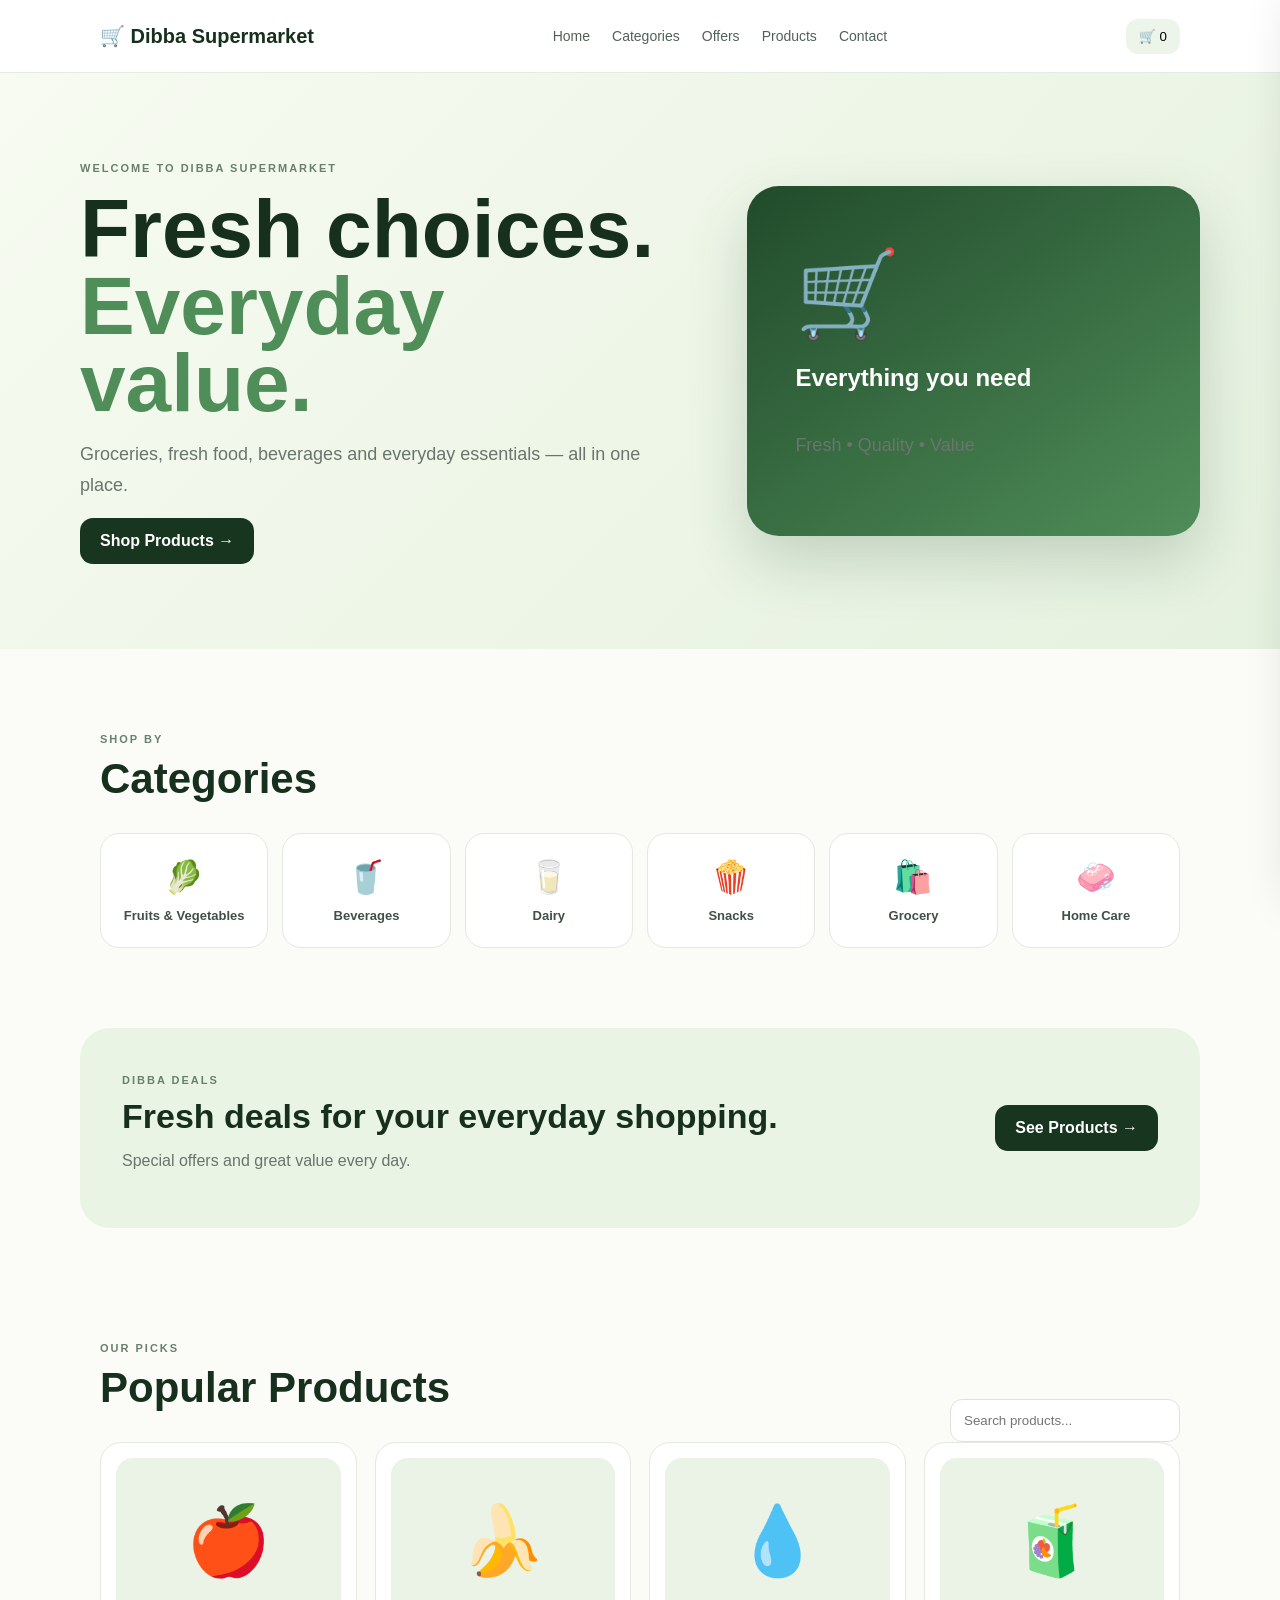
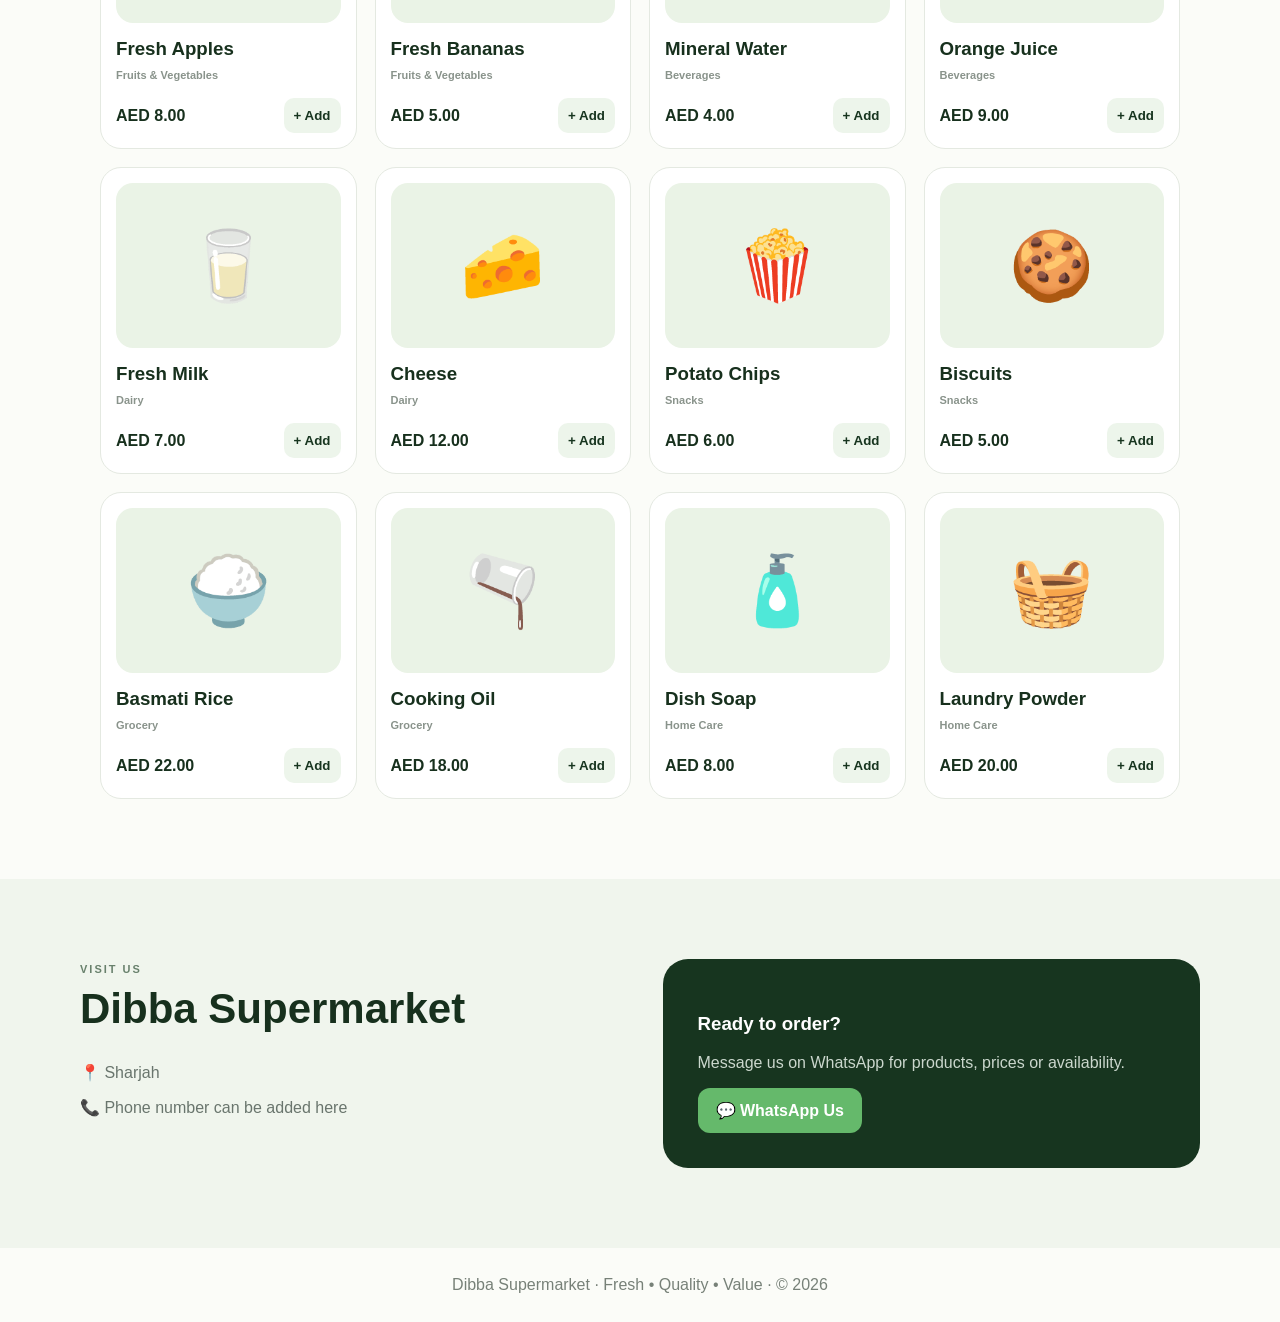
==== index.html @ cf80abe0 "Add files via upload" ====
<!doctype html><html><head><meta charset="utf-8"><meta name="viewport" content="width=device-width,initial-scale=1"><title>Dibba Supermarket</title><link rel="stylesheet" href="style.css"></head><body><header><div class="nav"><b>🛒 Dibba Supermarket</b><nav><a href="#home">Home</a><a href="#categories">Categories</a><a href="#offers">Offers</a><a href="#products">Products</a><a href="#contact">Contact</a></nav><button onclick="toggleCart()">🛒 <span id="count">0</span></button></div></header><section id="home" class="hero"><div><small>WELCOME TO DIBBA SUPERMARKET</small><h1>Fresh choices.<br><em>Everyday value.</em></h1><p>Groceries, fresh food, beverages and everyday essentials — all in one place.</p><a class="btn" href="#products">Shop Products →</a></div><div class="heroCard"><div>🛒</div><h2>Everything you need</h2><p>Fresh • Quality • Value</p></div></section><section id="categories" class="section"><small>SHOP BY</small><h2>Categories</h2><div class="cats"><button onclick="filter('Fruits & Vegetables')">🥬<b>Fruits & Vegetables</b></button><button onclick="filter('Beverages')">🥤<b>Beverages</b></button><button onclick="filter('Dairy')">🥛<b>Dairy</b></button><button onclick="filter('Snacks')">🍿<b>Snacks</b></button><button onclick="filter('Grocery')">🛍️<b>Grocery</b></button><button onclick="filter('Home Care')">🧼<b>Home Care</b></button></div></section><section id="offers" class="offer"><div><small>DIBBA DEALS</small><h2>Fresh deals for your everyday shopping.</h2><p>Special offers and great value every day.</p></div><a class="btn" href="#products">See Products →</a></section><section id="products" class="section"><div class="head"><div><small>OUR PICKS</small><h2>Popular Products</h2></div><input id="search" oninput="render()" placeholder="Search products..."></div><div id="grid" class="grid"></div></section><section id="contact" class="contact"><div><small>VISIT US</small><h2>Dibba Supermarket</h2><p>📍 Sharjah</p><p>📞 Phone number can be added here</p></div><div class="box"><h3>Ready to order?</h3><p>Message us on WhatsApp for products, prices or availability.</p><a class="wa" href="https://wa.me/971566467369">💬 WhatsApp Us</a></div></section><footer>Dibba Supermarket · Fresh • Quality • Value · © 2026</footer><div id="shade" onclick="toggleCart()"></div><aside id="cart"><button class="close" onclick="toggleCart()">✕</button><h2>Your Cart</h2><div id="items"></div><h3>Total: AED <span id="total">0.00</span></h3><button class="btn full" onclick="order()">Order on WhatsApp</button></aside><script src="script.js"></script></body></html>
---- style.css ----
*{box-sizing:border-box}html{scroll-behavior:smooth}body{margin:0;font-family:Arial,sans-serif;color:#17301d;background:#fbfcf8}header{position:sticky;top:0;z-index:10;background:#ffffffed;border-bottom:1px solid #e5ebe2}.nav{max-width:1120px;margin:auto;height:72px;padding:0 20px;display:flex;align-items:center;justify-content:space-between}.nav b{font-size:20px}.nav b::first-letter{color:#4f8d59}.nav nav{display:flex;gap:22px}.nav nav a{color:#526157;text-decoration:none;font-size:14px}.nav button{border:0;background:#edf5eb;padding:10px 13px;border-radius:12px}.hero{padding:85px max(5%,calc((100% - 1120px)/2));display:grid;grid-template-columns:1.15fr .85fr;gap:55px;align-items:center;background:linear-gradient(135deg,#f7fbf1,#e5f1df)}small{letter-spacing:2px;font-size:11px;font-weight:800;color:#68806c}.hero h1{font-size:clamp(48px,7vw,82px);line-height:.94;margin:14px 0}.hero em{font-style:normal;color:#4f8d59}.hero p{font-size:18px;line-height:1.7;color:#69756d;max-width:570px}.btn{display:inline-block;background:#17351f;color:#fff;text-decoration:none;border:0;border-radius:13px;padding:14px 20px;font-weight:700;cursor:pointer}.heroCard{background:linear-gradient(145deg,#214b2b,#4f8d59);color:#fff;border-radius:32px;padding:48px;min-height:350px;display:flex;flex-direction:column;justify-content:center;box-shadow:0 25px 60px #214b2b33}.heroCard div{font-size:85px}.section{max-width:1120px;margin:auto;padding:80px 20px}.section h2,.contact h2{font-size:42px;margin:8px 0 30px}.cats{display:grid;grid-template-columns:repeat(6,1fr);gap:14px}.cats button{border:1px solid #e2e9df;background:#fff;border-radius:19px;padding:24px 8px;display:grid;gap:12px;place-items:center;font-size:32px;cursor:pointer}.cats b{font-size:13px;color:#405044}.offer{max-width:1120px;margin:0 auto 30px;padding:42px;background:#eaf4e5;border-radius:30px;display:flex;justify-content:space-between;align-items:center;gap:20px}.offer h2{font-size:34px;margin:9px 0}.offer p{color:#68746c}.head{display:flex;justify-content:space-between;align-items:end}.head input{width:230px;padding:13px;border:1px solid #dde5da;border-radius:12px;outline:none}.grid{display:grid;grid-template-columns:repeat(4,1fr);gap:18px}.card{background:#fff;border:1px solid #e4e9e1;border-radius:21px;padding:15px}.pic{height:165px;border-radius:17px;background:#eaf3e6;display:grid;place-items:center;font-size:68px}.card h3{margin:15px 0 5px}.card small{letter-spacing:0;color:#89938b}.bottom{display:flex;justify-content:space-between;align-items:center;margin-top:15px}.add{border:0;background:#edf5eb;color:#17351f;padding:10px;border-radius:10px;font-weight:bold;cursor:pointer}.contact{background:#f0f5ed;padding:80px max(5%,calc((100% - 1120px)/2));display:grid;grid-template-columns:1fr 1fr;gap:45px}.contact p{color:#69756d}.box{background:#17351f;color:#fff;border-radius:25px;padding:35px}.box p{color:#cbd7cd}.wa{display:inline-block;background:#65b96b;color:#fff;text-decoration:none;padding:13px 18px;border-radius:12px;font-weight:bold}footer{text-align:center;padding:28px;color:#778178}#cart{position:fixed;z-index:30;right:-420px;top:0;width:min(390px,92%);height:100vh;background:#fff;padding:25px;box-shadow:-18px 0 45px #0002;transition:.3s}#cart.open{right:0}.close{float:right;border:0;background:#eef1ed;padding:9px;border-radius:9px}.item{padding:13px 0;border-bottom:1px solid #eee;display:flex;justify-content:space-between}.full{width:100%}#shade{display:none;position:fixed;z-index:20;inset:0;background:#0005}#shade.show{display:block}@media(max-width:850px){.nav nav{display:none}.hero,.contact{grid-template-columns:1fr}.cats{grid-template-columns:repeat(3,1fr)}.grid{grid-template-columns:repeat(2,1fr)}}@media(max-width:500px){.cats{grid-template-columns:repeat(2,1fr)}.grid{grid-template-columns:1fr}.offer,.head{display:block}.offer .btn{margin-top:15px}.hero{padding-top:55px}.heroCard{min-height:260px}}
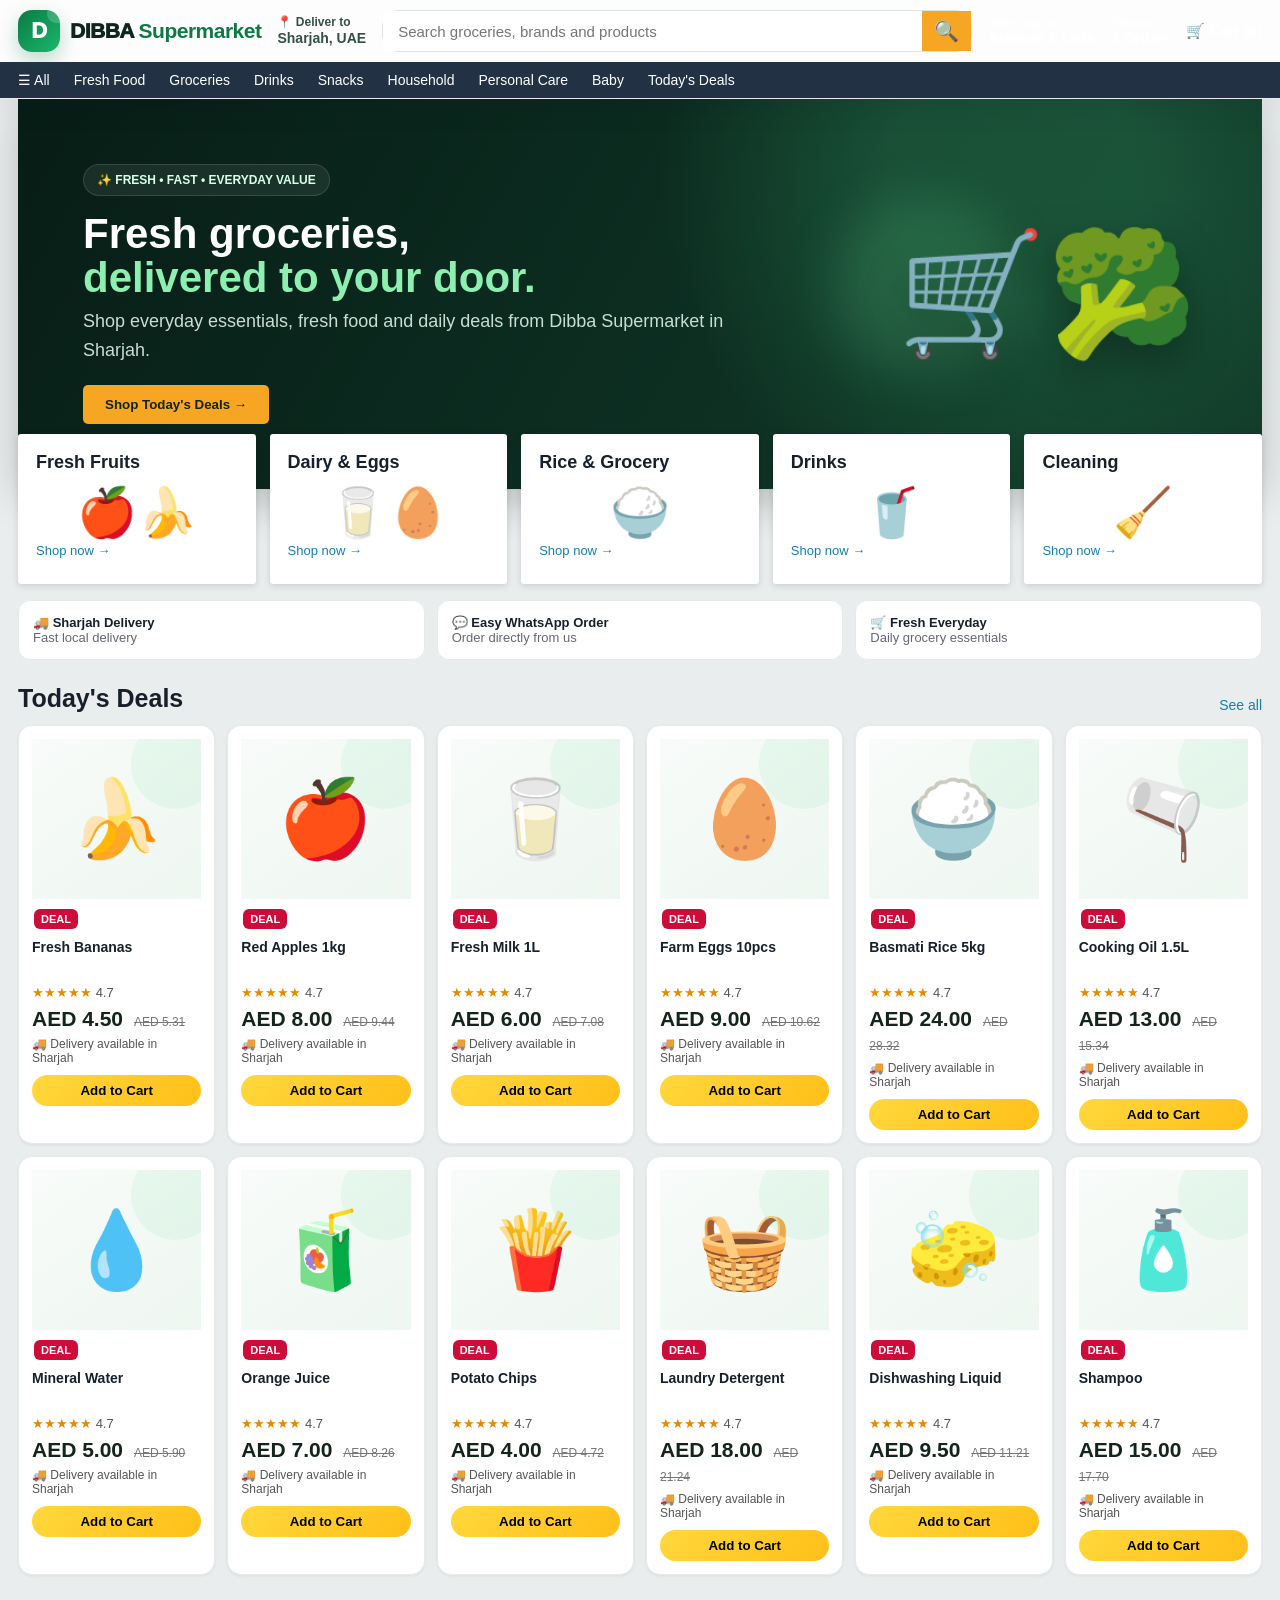
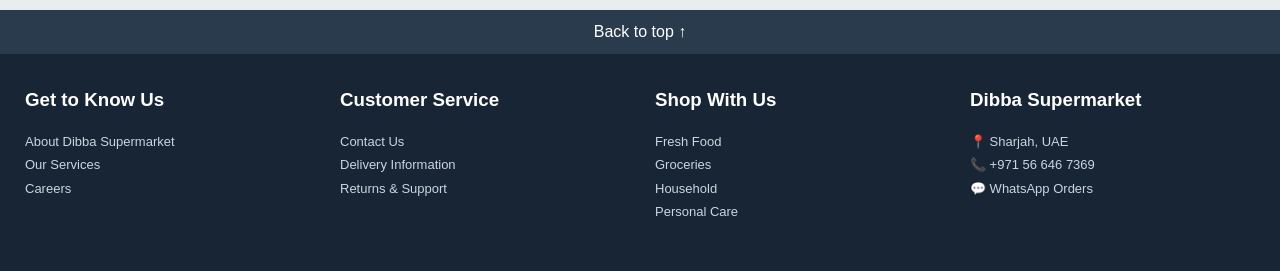
==== commit d5a152ce: "Rename Dibba_Supermarket_Premium_Navbar.html to index.html" ====
--- a/index.html
+++ b/index.html
@@ -1 +1,198 @@
-<!doctype html><html><head><meta charset="utf-8"><meta name="viewport" content="width=device-width,initial-scale=1"><title>Dibba Supermarket</title><link rel="stylesheet" href="style.css"></head><body><header><div class="nav"><b>🛒 Dibba Supermarket</b><nav><a href="#home">Home</a><a href="#categories">Categories</a><a href="#offers">Offers</a><a href="#products">Products</a><a href="#contact">Contact</a></nav><button onclick="toggleCart()">🛒 <span id="count">0</span></button></div></header><section id="home" class="hero"><div><small>WELCOME TO DIBBA SUPERMARKET</small><h1>Fresh choices.<br><em>Everyday value.</em></h1><p>Groceries, fresh food, beverages and everyday essentials — all in one place.</p><a class="btn" href="#products">Shop Products →</a></div><div class="heroCard"><div>🛒</div><h2>Everything you need</h2><p>Fresh • Quality • Value</p></div></section><section id="categories" class="section"><small>SHOP BY</small><h2>Categories</h2><div class="cats"><button onclick="filter('Fruits & Vegetables')">🥬<b>Fruits & Vegetables</b></button><button onclick="filter('Beverages')">🥤<b>Beverages</b></button><button onclick="filter('Dairy')">🥛<b>Dairy</b></button><button onclick="filter('Snacks')">🍿<b>Snacks</b></button><button onclick="filter('Grocery')">🛍️<b>Grocery</b></button><button onclick="filter('Home Care')">🧼<b>Home Care</b></button></div></section><section id="offers" class="offer"><div><small>DIBBA DEALS</small><h2>Fresh deals for your everyday shopping.</h2><p>Special offers and great value every day.</p></div><a class="btn" href="#products">See Products →</a></section><section id="products" class="section"><div class="head"><div><small>OUR PICKS</small><h2>Popular Products</h2></div><input id="search" oninput="render()" placeholder="Search products..."></div><div id="grid" class="grid"></div></section><section id="contact" class="contact"><div><small>VISIT US</small><h2>Dibba Supermarket</h2><p>📍 Sharjah</p><p>📞 Phone number can be added here</p></div><div class="box"><h3>Ready to order?</h3><p>Message us on WhatsApp for products, prices or availability.</p><a class="wa" href="https://wa.me/971566467369">💬 WhatsApp Us</a></div></section><footer>Dibba Supermarket · Fresh • Quality • Value · © 2026</footer><div id="shade" onclick="toggleCart()"></div><aside id="cart"><button class="close" onclick="toggleCart()">✕</button><h2>Your Cart</h2><div id="items"></div><h3>Total: AED <span id="total">0.00</span></h3><button class="btn full" onclick="order()">Order on WhatsApp</button></aside><script src="script.js"></script></body></html>
+<!doctype html>
+<html lang="en">
+<head>
+<meta charset="utf-8"><meta name="viewport" content="width=device-width,initial-scale=1">
+<title>Dibba Supermarket — Online Grocery</title>
+<style>
+*{box-sizing:border-box}body{margin:0;font-family:Arial,Helvetica,sans-serif;background:#eaeded;color:#17202a}
+.header{background:#101820;color:#fff}.top{height:62px;display:flex;align-items:center;gap:14px;padding:8px 18px;max-width:1400px;margin:auto}
+.brand{font-size:22px;font-weight:800;white-space:nowrap}.brand b{color:#f7a928}
+.location{font-size:12px;line-height:1.15;white-space:nowrap}.location strong{font-size:14px}
+.search{height:42px;display:flex;flex:1;min-width:180px}.search input{width:100%;border:0;padding:0 15px;font-size:15px;outline:0}.search button{width:52px;border:0;background:#f6a623;font-size:20px;cursor:pointer}
+.account,.orders{font-size:12px;white-space:nowrap}.account b,.orders b{display:block;font-size:14px}.cart{font-size:15px;font-weight:700;white-space:nowrap;cursor:pointer}
+.nav{background:#223244;color:#fff;padding:10px 18px;display:flex;gap:24px;overflow:auto;font-size:14px}.nav span{white-space:nowrap}
+.wrap{max-width:1400px;margin:auto;padding:0 18px}
+.hero{position:relative;margin-top:0;min-height:390px;background:radial-gradient(circle at 80% 20%,#2f8f5b55 0 12%,transparent 34%),linear-gradient(120deg,#071d16,#0c2c20 48%,#123d2b);display:flex;align-items:center;justify-content:space-between;padding:48px 65px;overflow:hidden;border-radius:0 0 28px 28px;box-shadow:0 14px 40px #0003}.heroContent{position:relative;z-index:2;max-width:680px}.heroBadge{display:inline-flex;background:#ffffff12;border:1px solid #ffffff20;color:#d8ffe8;padding:8px 13px;border-radius:999px;font-size:12px;font-weight:700;margin-bottom:16px}.hero h1{color:#fff;font-size:clamp(34px,5vw,58px);line-height:1.03;margin:0 0 14px}.hero h1 span{color:#8df0b1}.hero p{color:#c9ddd3;font-size:17px;line-height:1.6;margin:0 0 24px}.hero button{background:linear-gradient(135deg,#f7b733,#ffcf68);color:#17220d;border:0;border-radius:12px;padding:13px 22px;font-weight:800;cursor:pointer;transition:.25s}.hero button:hover{transform:translateY(-2px)}.heroArt{position:relative;z-index:2;font-size:118px;filter:drop-shadow(0 18px 22px #0005);animation:float 3.5s ease-in-out infinite}.heroGlow{position:absolute;width:180px;height:180px;background:#7dffad22;filter:blur(25px);border-radius:50%;right:20%;top:25%;animation:pulse 3s ease-in-out infinite}@keyframes float{0%,100%{transform:translateY(0) rotate(-2deg)}50%{transform:translateY(-12px) rotate(2deg)}}@keyframes pulse{0%,100%{transform:scale(1);opacity:.5}50%{transform:scale(1.25);opacity:.9}}
+.hero h1{font-size:42px;margin:0 0 8px}.hero p{font-size:18px;margin:0 0 20px}.hero button{background:#f6a623;border:0;border-radius:5px;padding:12px 22px;font-weight:700;cursor:pointer}.heroArt{font-size:120px}
+.quick{display:grid;grid-template-columns:repeat(5,1fr);gap:14px;margin-top:-55px;position:relative}
+.tile{background:#fff;padding:18px;border-radius:3px;box-shadow:0 2px 7px #0002;min-height:150px}.tile h3{margin:0 0 12px;font-size:18px}.tile .emoji{font-size:48px;text-align:center}.tile a{color:#147eb3;font-size:13px;cursor:pointer}
+.section{margin-top:24px}.sectionHead{display:flex;align-items:center;justify-content:space-between}.section h2{font-size:25px;margin:0 0 12px}.sectionHead a{color:#147eb3;font-size:14px;cursor:pointer}
+.products{display:grid;grid-template-columns:repeat(6,1fr);gap:12px}.product{background:#fff;padding:13px;min-width:0;box-shadow:0 1px 3px #0001}.photo{height:145px;background:#f7f7f7;display:flex;align-items:center;justify-content:center;font-size:70px}.tag{display:inline-block;background:#cc0c39;color:#fff;padding:4px 7px;font-size:11px;font-weight:bold;margin-top:10px}.product h3{font-size:14px;line-height:1.3;height:38px;overflow:hidden;margin:9px 0}.rating{color:#e68a00;font-size:13px}.price{font-size:21px;font-weight:700;margin-top:7px}.old{text-decoration:line-through;color:#777;font-size:12px;font-weight:400;margin-left:5px}.delivery{font-size:12px;color:#555;margin:6px 0 10px}.add{width:100%;border:1px solid #f0b000;background:#ffd814;border-radius:18px;padding:8px;font-weight:700;cursor:pointer}
+footer{margin-top:35px;background:#182534;color:#fff}.back{background:#2b3b4e;text-align:center;padding:13px;cursor:pointer}.foot{max-width:1400px;margin:auto;padding:35px 25px;display:grid;grid-template-columns:repeat(4,1fr);gap:30px}.foot h3{margin-top:0}.foot p{color:#ccd5df;font-size:13px;line-height:1.8}
+.cartPanel{display:none;position:fixed;inset:0;background:#0007;z-index:20}.panel{position:absolute;right:0;top:0;height:100%;width:min(430px,100%);background:#fff;padding:24px;overflow:auto}.close{float:right;border:0;background:#eee;border-radius:50%;width:34px;height:34px}.line{display:flex;gap:12px;padding:14px 0;border-bottom:1px solid #ddd}.line .mini{font-size:38px}.total{font-size:22px;font-weight:700;margin-top:18px}.checkout{width:100%;background:#ffd814;border:0;border-radius:20px;padding:12px;margin-top:14px;font-weight:700}
+
+.product{position:relative;border:1px solid #e7ece9;border-radius:14px;overflow:hidden;transition:transform .25s ease,box-shadow .25s ease,border-color .25s ease}
+.product:hover{transform:translateY(-7px);box-shadow:0 16px 30px #10251a18;border-color:#b9dcc8}
+.photo{height:160px;background:linear-gradient(145deg,#f8fbf9,#eef7f1);position:relative;overflow:hidden}
+.photo:after{content:"";position:absolute;width:90px;height:90px;border-radius:50%;background:#5bd18a18;right:-20px;top:-20px}
+.photo{font-size:76px;transition:transform .3s ease}
+.product:hover .photo{transform:scale(1.05)}
+.tag{border-radius:6px;margin-left:2px}
+.rating{margin-top:2px}
+.price{color:#13251b}
+.add{background:linear-gradient(135deg,#ffd83d,#ffbf18);border:0;transition:.2s}
+.add:hover{transform:translateY(-1px);box-shadow:0 7px 16px #c88d002e}
+
+@media(max-width:1050px){.products{grid-template-columns:repeat(4,1fr)}.quick{grid-template-columns:repeat(3,1fr)}.location{display:none}}
+@media(max-width:650px){.top{height:auto;flex-wrap:wrap}.brand{font-size:19px}.account,.orders{display:none}.search{order:3;flex-basis:100%}.nav{gap:16px}.hero{height:270px;padding:28px 22px}.hero h1{font-size:31px}.heroArt{font-size:75px}.quick{grid-template-columns:repeat(2,1fr);margin-top:12px}.products{grid-template-columns:repeat(2,1fr)}.photo{height:120px}.foot{grid-template-columns:1fr 1fr}}
+.photo img{width:100%;height:100%;object-fit:cover;display:block;transition:transform .35s ease}.product:hover .photo img{transform:scale(1.08)}.photo .fallback{display:none;position:absolute;font-size:76px;left:50%;top:50%;transform:translate(-50%,-50%)}</style>
+
+<style>
+/* ===== DIBBA PREMIUM NAVBAR UPGRADE ===== */
+.header{
+  position:sticky!important;top:0;z-index:100;
+  background:rgba(255,255,255,.88)!important;
+  backdrop-filter:blur(18px);-webkit-backdrop-filter:blur(18px);
+  border-bottom:1px solid rgba(15,23,42,.08)!important;
+  box-shadow:0 8px 28px rgba(15,23,42,.08);
+}
+.top{gap:16px!important;align-items:center!important}
+.brand{
+  display:flex!important;align-items:center;gap:10px;
+  font-weight:950!important;letter-spacing:-.5px;
+  white-space:nowrap;
+}
+.logoMark{
+  width:42px;height:42px;border-radius:14px;
+  display:grid;place-items:center;
+  background:linear-gradient(135deg,#0b7a45,#19b86a);
+  color:#fff;font-size:22px;font-weight:950;
+  box-shadow:0 8px 20px rgba(11,122,69,.28);
+  position:relative;overflow:hidden;
+}
+.logoMark:after{
+  content:"";position:absolute;width:18px;height:18px;
+  border-radius:50%;background:rgba(255,255,255,.18);
+  top:-5px;right:-5px;
+}
+.brandText{font-size:21px;color:#10251b}
+.brandText em{font-style:normal;color:#0b7a45;font-weight:800}
+.search{
+  flex:1!important;max-width:620px!important;
+  border:1px solid #dce5df!important;
+  background:#f8fbf9!important;border-radius:16px!important;
+  box-shadow:inset 0 1px 0 rgba(255,255,255,.8);
+  transition:.2s ease;
+}
+.search:focus-within{
+  border-color:#19a865!important;
+  box-shadow:0 0 0 4px rgba(25,168,101,.10)!important;
+  background:#fff!important;
+}
+.search input{font-size:15px!important}
+.location{
+  color:#345044!important;font-weight:750!important;
+  white-space:nowrap;
+}
+.actions{gap:10px!important}
+.actions a,.actions button{
+  border-radius:13px!important;
+  transition:transform .18s ease,box-shadow .18s ease,background .18s ease;
+}
+.actions a:hover,.actions button:hover{
+  transform:translateY(-2px);
+  box-shadow:0 7px 18px rgba(15,23,42,.10);
+}
+.cartBtn{
+  position:relative!important;
+  background:#0b7a45!important;color:#fff!important;
+  border-color:#0b7a45!important;
+}
+.cartCount{
+  min-width:20px;height:20px;padding:0 6px;
+  border-radius:999px;background:#ffd34d;color:#14251b;
+  font-size:11px;font-weight:950;display:inline-grid;place-items:center;
+  margin-left:5px;
+}
+.navbar{
+  border-top:1px solid rgba(15,23,42,.05);
+  background:rgba(255,255,255,.72);
+}
+.navbar .nav{
+  display:flex;gap:8px;align-items:center;
+  overflow:auto;scrollbar-width:none;
+}
+.navbar .nav::-webkit-scrollbar{display:none}
+.navbar a{
+  border-radius:999px!important;padding:9px 14px!important;
+  font-weight:750!important;white-space:nowrap;
+  transition:.18s ease;
+}
+.navbar a:hover{background:#eaf8f0!important;color:#087640!important}
+.navbar a.active{background:#0b7a45!important;color:#fff!important}
+@media(max-width:900px){
+  .top{flex-wrap:wrap!important}
+  .brand{order:1}
+  .actions{order:2;margin-left:auto}
+  .search{order:3;flex-basis:100%;max-width:none!important}
+  .location{display:none!important}
+}
+@media(max-width:560px){
+  .brandText{font-size:18px}
+  .logoMark{width:38px;height:38px;border-radius:12px}
+  .actions a:not(.cartBtn){display:none}
+  .actions button{padding:9px 11px!important}
+  .navbar a{padding:8px 11px!important;font-size:13px}
+}
+</style>
+
+</head>
+<body>
+<header class="header">
+<div class="top">
+<div class="brand"><span class="logoMark">D</span><span class="brandText">DIBBA <em>Supermarket</em></span></div>
+<div class="location">📍 Deliver to<br><strong>Sharjah, UAE</strong></div>
+<div class="search"><input id="search" placeholder="Search groceries, brands and products"><button onclick="render()">🔍</button></div>
+<div class="account">Hello, sign in<b>Account & Lists</b></div>
+<div class="orders">Returns<b>& Orders</b></div>
+<div class="cart" onclick="openCart()">🛒 Cart (<span id="count">0</span>)</div>
+</div>
+<nav class="nav"><span>☰ All</span><span>Fresh Food</span><span>Groceries</span><span>Drinks</span><span>Snacks</span><span>Household</span><span>Personal Care</span><span>Baby</span><span>Today's Deals</span></nav>
+</header>
+
+<div class="wrap">
+<section class="hero"><div class="heroGlow"></div><div class="heroContent"><div class="heroBadge">✨ FRESH • FAST • EVERYDAY VALUE</div><h1>Fresh groceries,<br><span>delivered to your door.</span></h1><p>Shop everyday essentials, fresh food and daily deals from Dibba Supermarket in Sharjah.</p><button onclick="document.getElementById('products').scrollIntoView({behavior:'smooth'})">Shop Today's Deals →</button></div><div class="heroArt">🛒🥦</div></section>
+
+<div class="quick">
+<div class="tile"><h3>Fresh Fruits</h3><div class="emoji">🍎🍌</div><a onclick="filterCat('Fruits')">Shop now →</a></div>
+<div class="tile"><h3>Dairy & Eggs</h3><div class="emoji">🥛🥚</div><a onclick="filterCat('Dairy')">Shop now →</a></div>
+<div class="tile"><h3>Rice & Grocery</h3><div class="emoji">🍚</div><a onclick="filterCat('Grocery')">Shop now →</a></div>
+<div class="tile"><h3>Drinks</h3><div class="emoji">🥤</div><a onclick="filterCat('Drinks')">Shop now →</a></div>
+<div class="tile"><h3>Cleaning</h3><div class="emoji">🧹</div><a onclick="filterCat('Home')">Shop now →</a></div>
+</div>
+<div style="display:grid;grid-template-columns:repeat(3,1fr);gap:12px;margin-top:16px">
+<div style="background:#fff;border:1px solid #e5ece8;border-radius:12px;padding:14px;font-size:13px">🚚 <b>Sharjah Delivery</b><br><span style="color:#667">Fast local delivery</span></div>
+<div style="background:#fff;border:1px solid #e5ece8;border-radius:12px;padding:14px;font-size:13px">💬 <b>Easy WhatsApp Order</b><br><span style="color:#667">Order directly from us</span></div>
+<div style="background:#fff;border:1px solid #e5ece8;border-radius:12px;padding:14px;font-size:13px">🛒 <b>Fresh Everyday</b><br><span style="color:#667">Daily grocery essentials</span></div>
+</div>
+
+<section class="section" id="products"><div class="sectionHead"><h2>Today's Deals</h2><a onclick="clearFilter()">See all</a></div><div class="products" id="grid"></div></section>
+</div>
+
+<footer><div class="back" onclick="scrollTo({top:0,behavior:'smooth'})">Back to top ↑</div><div class="foot"><div><h3>Get to Know Us</h3><p>About Dibba Supermarket<br>Our Services<br>Careers</p></div><div><h3>Customer Service</h3><p>Contact Us<br>Delivery Information<br>Returns & Support</p></div><div><h3>Shop With Us</h3><p>Fresh Food<br>Groceries<br>Household<br>Personal Care</p></div><div><h3>Dibba Supermarket</h3><p>📍 Sharjah, UAE<br>📞 +971 56 646 7369<br>💬 WhatsApp Orders</p></div></div></footer>
+
+<div class="cartPanel" id="panel" onclick="if(event.target===this)closeCart()"><div class="panel"><button class="close" onclick="closeCart()">✕</button><h2>Shopping Cart</h2><div id="cart"></div><div class="total">Subtotal: AED <span id="total">0.00</span></div><button class="checkout" onclick="whatsapp()">Proceed to WhatsApp Order</button></div></div>
+
+<script>
+const P=[
+["Fresh Bananas","Fruits",4.50,"🍌","https://images.unsplash.com/photo-1571771894821-ce9b6c11b08e?auto=format&fit=crop&w=700&q=85"],["Red Apples 1kg","Fruits",8.00,"🍎","https://images.unsplash.com/photo-1560806887-1e4cd0b6cbd6?auto=format&fit=crop&w=700&q=85"],["Fresh Milk 1L","Dairy",6.00,"🥛","https://images.unsplash.com/photo-1550583724-b2692b85b150?auto=format&fit=crop&w=700&q=85"],["Farm Eggs 10pcs","Dairy",9.00,"🥚","https://images.unsplash.com/photo-1582722872445-44dc5f7e3c8f?auto=format&fit=crop&w=700&q=85"],
+["Basmati Rice 5kg","Grocery",24.00,"🍚","https://images.unsplash.com/photo-1586201375761-83865001e31c?auto=format&fit=crop&w=700&q=85"],["Cooking Oil 1.5L","Grocery",13.00,"🫗","https://images.unsplash.com/photo-1474979266404-7eaacbcd87c5?auto=format&fit=crop&w=700&q=85"],["Mineral Water","Drinks",5.00,"💧","https://images.unsplash.com/photo-1560023907-a61fcbf929b8?auto=format&fit=crop&w=700&q=85"],["Orange Juice","Drinks",7.00,"🧃","https://images.unsplash.com/photo-1600271886742-f049cd451bba?auto=format&fit=crop&w=700&q=85"],
+["Potato Chips","Snacks",4.00,"🍟","https://images.unsplash.com/photo-1566478989037-eec170784d0b?auto=format&fit=crop&w=700&q=85"],["Laundry Detergent","Home",18.00,"🧺","https://images.unsplash.com/photo-1585832770485-e68a5dbfad52?auto=format&fit=crop&w=700&q=85"],["Dishwashing Liquid","Home",9.50,"🧽","https://images.unsplash.com/photo-1583947215259-38e31be8751f?auto=format&fit=crop&w=700&q=85"],["Shampoo","Personal Care",15.00,"🧴","https://images.unsplash.com/photo-1620916566398-39f1143ab7be?auto=format&fit=crop&w=700&q=85"]
+];
+let cart=[], filter="";
+function render(){
+let q=document.getElementById("search").value.toLowerCase();
+let a=P.filter(x=>(!filter||x[1]===filter)&&x[0].toLowerCase().includes(q));
+document.getElementById("grid").innerHTML=a.map((x)=>`<article class="product"><div class="photo"><img src="${x[4]}" alt="${x[0]}" loading="lazy" onerror="this.style.display='none';this.nextElementSibling.style.display='block'"><span class="fallback">${x[3]}</span></div><span class="tag">DEAL</span><h3>${x[0]}</h3><div class="rating">★★★★★ <span style="color:#555">4.7</span></div><div class="price">AED ${x[2].toFixed(2)} <span class="old">AED ${(x[2]*1.18).toFixed(2)}</span></div><div class="delivery">🚚 Delivery available in Sharjah</div><button class="add" onclick="add('${x[0]}')">Add to Cart</button></article>`).join("");
+document.getElementById("count").textContent=cart.reduce((a,x)=>a+x.q,0);
+}
+function add(n){let x=cart.find(a=>a.n===n);x?x.q++:cart.push({n,q:1});render()}
+function openCart(){document.getElementById("panel").style.display="block";drawCart()}
+function closeCart(){document.getElementById("panel").style.display="none"}
+function drawCart(){let t=0;document.getElementById("cart").innerHTML=cart.length?cart.map(x=>{let p=P.find(a=>a[0]===x.n),s=p[2]*x.q;t+=s;return `<div class="line"><div class="mini">${p[3]}</div><div>${p[0]}<br>Qty: ${x.q}<br><b>AED ${s.toFixed(2)}</b></div></div>`}).join(""):"<p>Your cart is empty.</p>";document.getElementById("total").textContent=t.toFixed(2)}
+function filterCat(c){filter=c;document.getElementById("products").scrollIntoView({behavior:"smooth"});render()}
+function clearFilter(){filter="";render()}
+function whatsapp(){if(!cart.length)return alert("Your cart is empty.");let t=cart.map(x=>`${x.n} x${x.q}`).join(", ");window.open("https://wa.me/971566467369?text="+encodeURIComponent("Hello Dibba Supermarket, I want to order: "+t)," _blank")}
+document.getElementById("search").addEventListener("input",render);render();
+</script>
+</body></html>
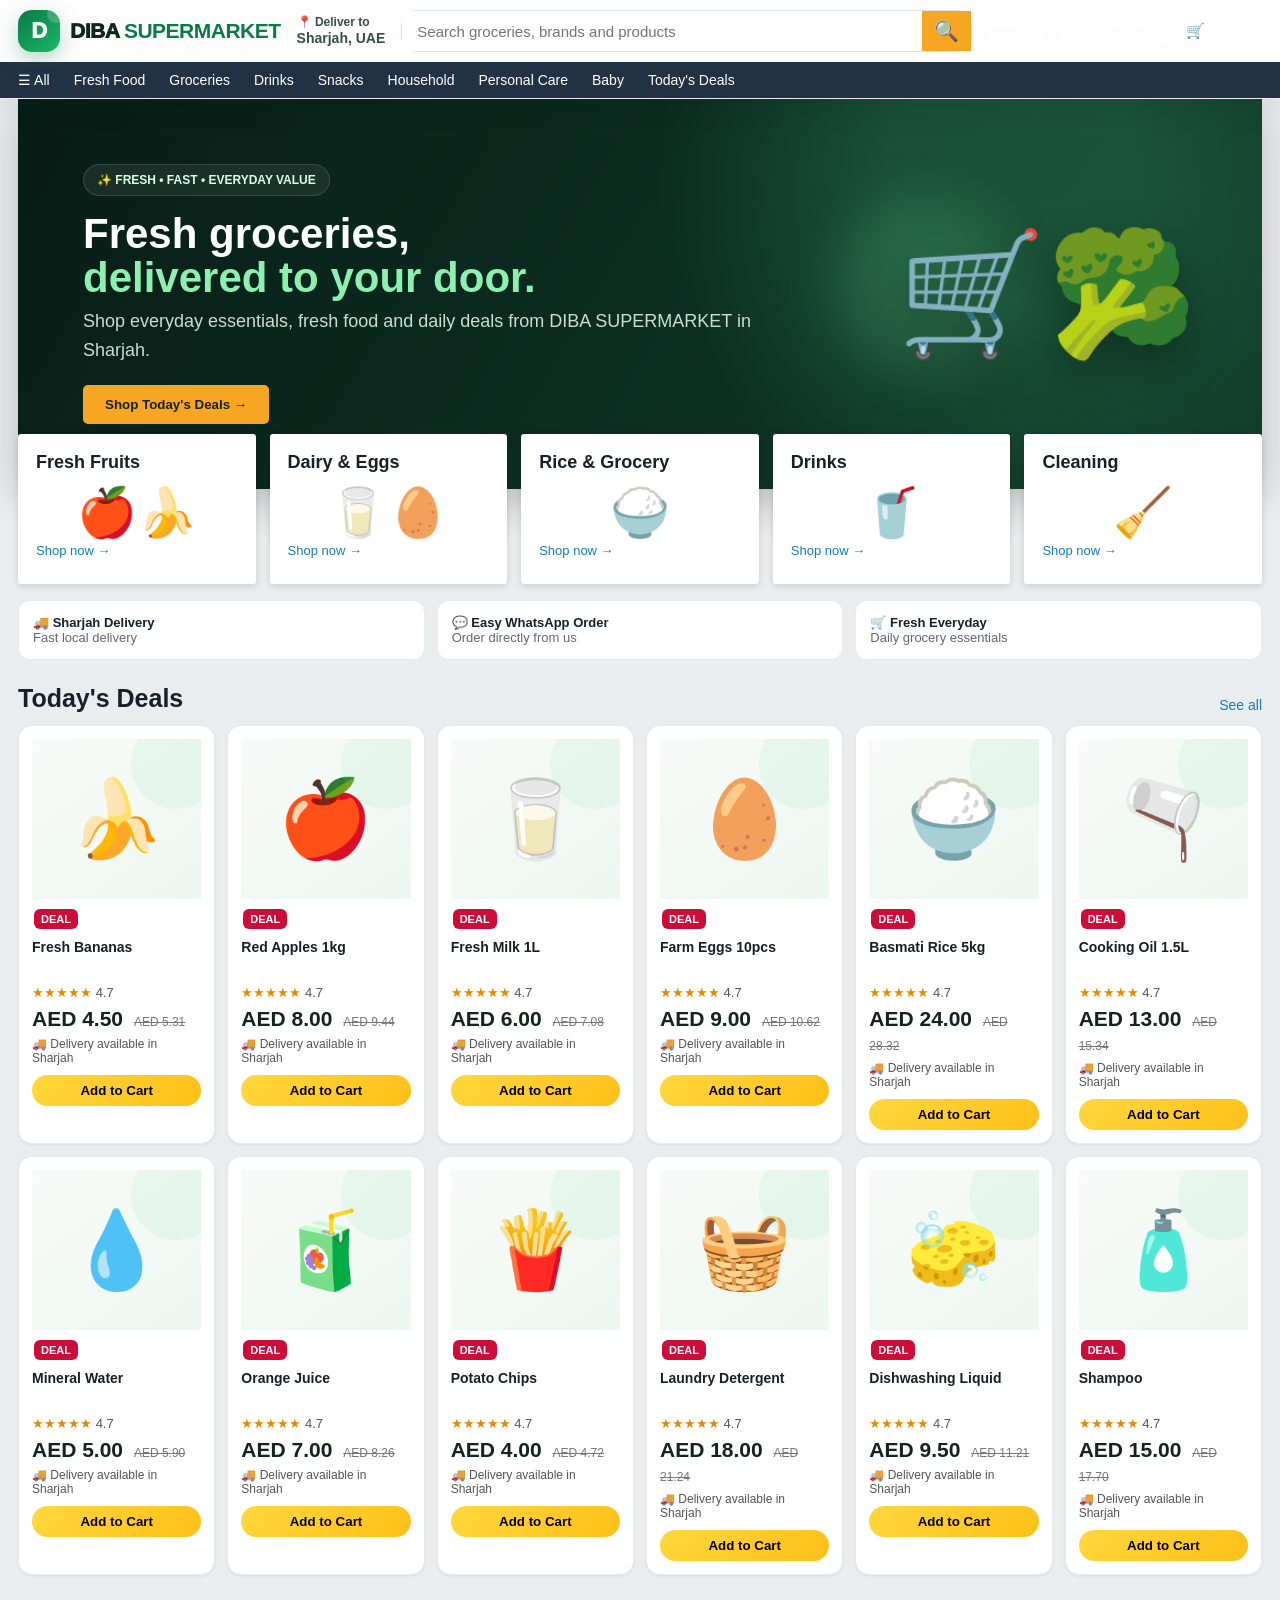
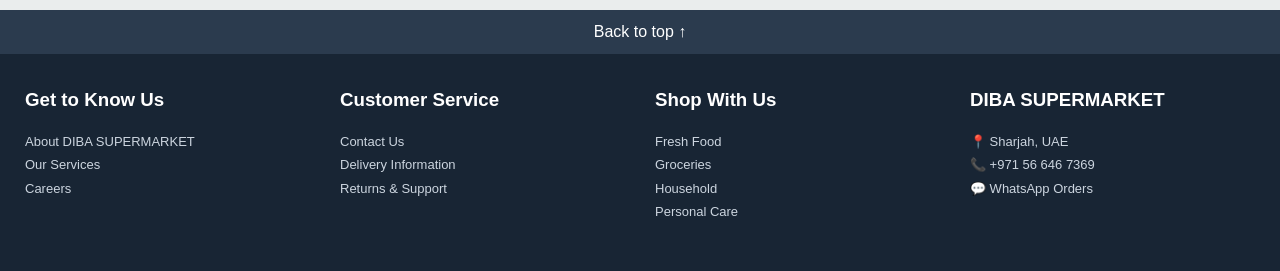
==== commit 3d0d72de: "Add files via upload" ====
--- a/index.html
+++ b/index.html
@@ -2,7 +2,7 @@
 <html lang="en">
 <head>
 <meta charset="utf-8"><meta name="viewport" content="width=device-width,initial-scale=1">
-<title>Dibba Supermarket — Online Grocery</title>
+<title>DIBA SUPERMARKET — Online Grocery</title>
 <style>
 *{box-sizing:border-box}body{margin:0;font-family:Arial,Helvetica,sans-serif;background:#eaeded;color:#17202a}
 .header{background:#101820;color:#fff}.top{height:62px;display:flex;align-items:center;gap:14px;padding:8px 18px;max-width:1400px;margin:auto}
@@ -140,7 +140,7 @@
 <body>
 <header class="header">
 <div class="top">
-<div class="brand"><span class="logoMark">D</span><span class="brandText">DIBBA <em>Supermarket</em></span></div>
+<div class="brand"><span class="logoMark">D</span><span class="brandText">DIBA <em>SUPERMARKET</em></span></div>
 <div class="location">📍 Deliver to<br><strong>Sharjah, UAE</strong></div>
 <div class="search"><input id="search" placeholder="Search groceries, brands and products"><button onclick="render()">🔍</button></div>
 <div class="account">Hello, sign in<b>Account & Lists</b></div>
@@ -151,7 +151,7 @@
 </header>
 
 <div class="wrap">
-<section class="hero"><div class="heroGlow"></div><div class="heroContent"><div class="heroBadge">✨ FRESH • FAST • EVERYDAY VALUE</div><h1>Fresh groceries,<br><span>delivered to your door.</span></h1><p>Shop everyday essentials, fresh food and daily deals from Dibba Supermarket in Sharjah.</p><button onclick="document.getElementById('products').scrollIntoView({behavior:'smooth'})">Shop Today's Deals →</button></div><div class="heroArt">🛒🥦</div></section>
+<section class="hero"><div class="heroGlow"></div><div class="heroContent"><div class="heroBadge">✨ FRESH • FAST • EVERYDAY VALUE</div><h1>Fresh groceries,<br><span>delivered to your door.</span></h1><p>Shop everyday essentials, fresh food and daily deals from DIBA SUPERMARKET in Sharjah.</p><button onclick="document.getElementById('products').scrollIntoView({behavior:'smooth'})">Shop Today's Deals →</button></div><div class="heroArt">🛒🥦</div></section>
 
 <div class="quick">
 <div class="tile"><h3>Fresh Fruits</h3><div class="emoji">🍎🍌</div><a onclick="filterCat('Fruits')">Shop now →</a></div>
@@ -169,7 +169,7 @@
 <section class="section" id="products"><div class="sectionHead"><h2>Today's Deals</h2><a onclick="clearFilter()">See all</a></div><div class="products" id="grid"></div></section>
 </div>
 
-<footer><div class="back" onclick="scrollTo({top:0,behavior:'smooth'})">Back to top ↑</div><div class="foot"><div><h3>Get to Know Us</h3><p>About Dibba Supermarket<br>Our Services<br>Careers</p></div><div><h3>Customer Service</h3><p>Contact Us<br>Delivery Information<br>Returns & Support</p></div><div><h3>Shop With Us</h3><p>Fresh Food<br>Groceries<br>Household<br>Personal Care</p></div><div><h3>Dibba Supermarket</h3><p>📍 Sharjah, UAE<br>📞 +971 56 646 7369<br>💬 WhatsApp Orders</p></div></div></footer>
+<footer><div class="back" onclick="scrollTo({top:0,behavior:'smooth'})">Back to top ↑</div><div class="foot"><div><h3>Get to Know Us</h3><p>About DIBA SUPERMARKET<br>Our Services<br>Careers</p></div><div><h3>Customer Service</h3><p>Contact Us<br>Delivery Information<br>Returns & Support</p></div><div><h3>Shop With Us</h3><p>Fresh Food<br>Groceries<br>Household<br>Personal Care</p></div><div><h3>DIBA SUPERMARKET</h3><p>📍 Sharjah, UAE<br>📞 +971 56 646 7369<br>💬 WhatsApp Orders</p></div></div></footer>
 
 <div class="cartPanel" id="panel" onclick="if(event.target===this)closeCart()"><div class="panel"><button class="close" onclick="closeCart()">✕</button><h2>Shopping Cart</h2><div id="cart"></div><div class="total">Subtotal: AED <span id="total">0.00</span></div><button class="checkout" onclick="whatsapp()">Proceed to WhatsApp Order</button></div></div>
 
@@ -192,7 +192,7 @@
 function drawCart(){let t=0;document.getElementById("cart").innerHTML=cart.length?cart.map(x=>{let p=P.find(a=>a[0]===x.n),s=p[2]*x.q;t+=s;return `<div class="line"><div class="mini">${p[3]}</div><div>${p[0]}<br>Qty: ${x.q}<br><b>AED ${s.toFixed(2)}</b></div></div>`}).join(""):"<p>Your cart is empty.</p>";document.getElementById("total").textContent=t.toFixed(2)}
 function filterCat(c){filter=c;document.getElementById("products").scrollIntoView({behavior:"smooth"});render()}
 function clearFilter(){filter="";render()}
-function whatsapp(){if(!cart.length)return alert("Your cart is empty.");let t=cart.map(x=>`${x.n} x${x.q}`).join(", ");window.open("https://wa.me/971566467369?text="+encodeURIComponent("Hello Dibba Supermarket, I want to order: "+t)," _blank")}
+function whatsapp(){if(!cart.length)return alert("Your cart is empty.");let t=cart.map(x=>`${x.n} x${x.q}`).join(", ");window.open("https://wa.me/971524278939?text="+encodeURIComponent("Hello DIBA SUPERMARKET, I want to order: "+t)," _blank")}
 document.getElementById("search").addEventListener("input",render);render();
 </script>
 </body></html>
